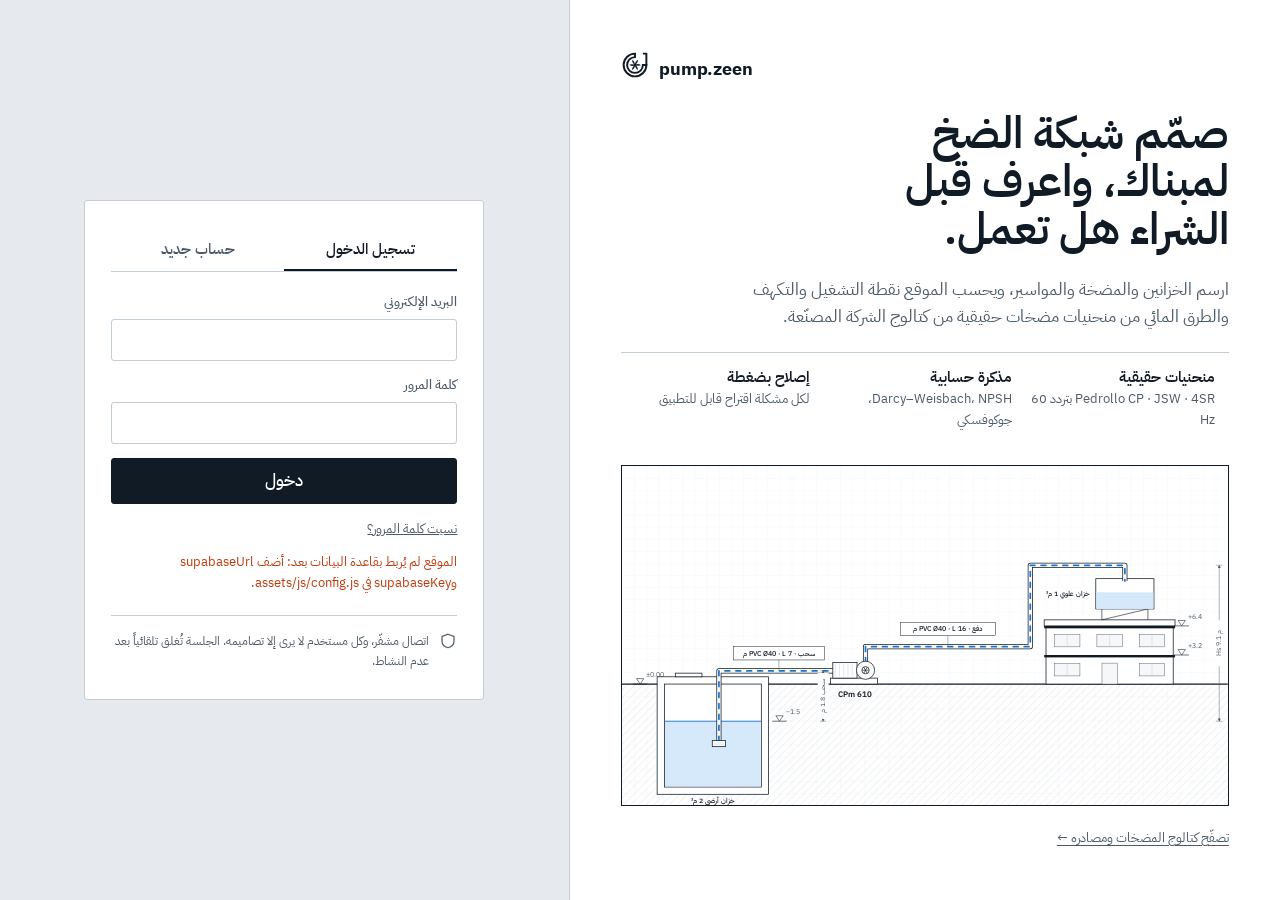
==== site/index.html @ f5bc785c "pump.zeen: الموقع كاملاً — المصمم، الكتالوج، الإدارة، قاعدة البيانات، والنشر على Cloudflare Co-Autho" ====
<!DOCTYPE html>
<html lang="ar" dir="rtl">
<head>
<meta charset="utf-8">
<meta name="viewport" content="width=device-width, initial-scale=1">
<meta name="referrer" content="no-referrer">
<meta name="description" content="pump.zeen — صمّم شبكة ضخ المياه لمبناك واحسبها بمنحنيات مضخات حقيقية.">
<title>pump.zeen — تصميم شبكات ضخ المياه</title>
<link rel="icon" href="assets/img/favicon.svg" type="image/svg+xml">
<link rel="preconnect" href="https://fonts.googleapis.com">
<link rel="preconnect" href="https://fonts.gstatic.com" crossorigin>
<link rel="stylesheet" href="https://fonts.googleapis.com/css2?family=IBM+Plex+Sans+Arabic:wght@400;500;600;700&display=swap">
<link rel="stylesheet" href="assets/css/tokens.css">
<link rel="stylesheet" href="assets/css/base.css">
<link rel="stylesheet" href="assets/css/scene.css">
<link rel="stylesheet" href="assets/css/auth.css">
</head>
<body>
<main class="auth">
  <section class="auth-art">
    <a class="brand" href="index.html" aria-label="pump.zeen"><span data-logo></span>pump.zeen</a>
    <h1>صمّم شبكة الضخ لمبناك، واعرف قبل الشراء هل تعمل.</h1>
    <p class="lead">ارسم الخزانين والمضخة والمواسير، ويحسب الموقع نقطة التشغيل والتكهف والطرق المائي من منحنيات مضخات حقيقية من كتالوج الشركة المصنّعة.</p>
    <div class="facts">
      <div><b>منحنيات حقيقية</b>Pedrollo CP · JSW · 4SR بتردد 60 Hz</div>
      <div><b>مذكرة حسابية</b>Darcy–Weisbach، NPSH، جوكوفسكي</div>
      <div><b>إصلاح بضغطة</b>لكل مشكلة اقتراح قابل للتطبيق</div>
    </div>
    <div class="frame"><svg id="hero" viewBox="0 0 1000 560" role="img" aria-label="مثال: مقطع لشبكة ضخ لبيت من دورين"></svg></div>
    <a class="small muted" href="catalog.html">تصفّح كتالوج المضخات ومصادره ←</a>
  </section>

  <section class="auth-side">
    <div class="auth-card">
      <div class="tabs" role="tablist">
        <button role="tab" aria-selected="true" data-tab="in">تسجيل الدخول</button>
        <button role="tab" aria-selected="false" data-tab="up">حساب جديد</button>
      </div>

      <form id="fIn" novalidate>
        <div class="field"><label for="inEmail">البريد الإلكتروني</label><input class="input" id="inEmail" type="email" autocomplete="username" required dir="ltr"></div>
        <div class="field"><label for="inPass">كلمة المرور</label><input class="input" id="inPass" type="password" autocomplete="current-password" required dir="ltr"></div>
        <button class="btn primary wide" type="submit">دخول</button>
        <p style="margin-top:12px"><button class="linklike" type="button" id="forgot">نسيت كلمة المرور؟</button></p>
      </form>

      <form id="fUp" class="hidden" novalidate>
        <div class="field"><label for="upName">الاسم</label><input class="input" id="upName" maxlength="60" autocomplete="name" required></div>
        <div class="field"><label for="upEmail">البريد الإلكتروني</label><input class="input" id="upEmail" type="email" autocomplete="email" required dir="ltr"></div>
        <div class="field"><label for="upPass">كلمة المرور</label><input class="input" id="upPass" type="password" autocomplete="new-password" minlength="10" required dir="ltr"><div class="meter"><i id="meter"></i></div><span class="small muted">10 أحرف على الأقل، تشمل حروفاً وأرقاماً.</span></div>
        <button class="btn primary wide" type="submit">إنشاء الحساب</button>
      </form>

      <p class="msg" id="msg" role="status"></p>
      <div class="secure"><svg viewBox="0 0 24 24" fill="none" stroke="currentColor" stroke-width="1.6"><path d="M12 3l8 3v6c0 5-3.5 8-8 9-4.5-1-8-4-8-9V6z"/></svg><span>اتصال مشفّر، وكل مستخدم لا يرى إلا تصاميمه. الجلسة تُغلق تلقائياً بعد عدم النشاط.</span></div>
    </div>
  </section>
</main>
<script type="module" src="assets/js/pages/login.js"></script>
</body>
</html>
---- site/assets/css/tokens.css ----
/* ═══════════════════════════════════════════════════════════════
   الألوان والخطوط والمقاسات — غيّر الهوية من هنا فقط
   الفكرة: لوحة رسم هندسي. فاتح = ورق أبيض وحبر، داكن = مخطط أزرق (Blueprint)
   ═══════════════════════════════════════════════════════════════ */
:root {
  color-scheme: light dark;
  --desk:      light-dark(#e6eaee, #06182b);
  --sheet:     light-dark(#ffffff, #0b2440);
  --sheet-2:   light-dark(#f5f7f9, #0e2b4b);
  --ink:       light-dark(#101b25, #dceaf8);
  --ink-2:     light-dark(#4a5b69, #93b3d1);
  --ink-3:     light-dark(#7d8c98, #6f92b4);
  --rule:      light-dark(#c3cdd5, #2b5279);
  --rule-soft: light-dark(#e1e7ec, #163a5f);
  --hatch:     light-dark(#b9c4cd, #2a537c);
  --water:     light-dark(#1b74c9, #63bdff);
  --water-bg:  light-dark(#d6e9fa, #123e66);
  --primary:   light-dark(#101b25, #dceaf8);
  --on-primary:light-dark(#ffffff, #06182b);
  --ok:        light-dark(#25734a, #62d39c);
  --warn:      light-dark(#9a5b00, #f0bf55);
  --fault:     light-dark(#c03a0c, #ff8d57);
  --ok-bg:     light-dark(#e6f2eb, #0f3b33);
  --warn-bg:   light-dark(#fbf1df, #3a3218);
  --fault-bg:  light-dark(#fbe9e1, #43231b);
  --focus:     light-dark(#1b74c9, #63bdff);

  --font: "IBM Plex Sans Arabic", "Segoe UI", Tahoma, sans-serif;
  --fs-1: 13px; --fs-2: 15px; --fs-3: 17px; --fs-4: 22px; --fs-5: 34px;
  --radius: 3px;
  --gap: 16px;
  --bar-h: 56px;
}
:root[data-theme=light] { color-scheme: light; }
:root[data-theme=dark]  { color-scheme: dark; }
---- site/assets/css/base.css ----
/* الأساسيات: عناصر HTML، الأزرار، الحقول، الجداول، النوافذ */
*, *::before, *::after { box-sizing: border-box; min-width: 0; }
html { -webkit-text-size-adjust: 100%; }
html { overflow-x: clip; }
body {
  margin: 0; background: var(--desk); color: var(--ink);
  font: 400 var(--fs-2)/1.6 var(--font); font-variant-numeric: tabular-nums; overflow-x: clip;
}
h1, h2, h3, h4 { margin: 0; line-height: 1.2; font-weight: 600; text-wrap: balance; }
p { margin: 0; }
a { color: inherit; text-underline-offset: 3px; }
button, input, select, textarea { font: inherit; color: inherit; }
:focus-visible { outline: 2px solid var(--focus); outline-offset: 2px; }
.num { font-variant-numeric: tabular-nums; direction: ltr; unicode-bidi: isolate; white-space: nowrap; }
.muted { color: var(--ink-2); }
.small { font-size: var(--fs-1); }
.hidden { display: none !important; }
.sr { position: absolute; width: 1px; height: 1px; overflow: hidden; clip: rect(0 0 0 0); white-space: nowrap; }

/* أزرار */
.btn {
  display: inline-flex; align-items: center; justify-content: center; gap: 8px;
  min-height: 40px; padding: 0 16px; border: 1px solid var(--rule); border-radius: var(--radius);
  background: var(--sheet); color: var(--ink); font-weight: 500; font-size: var(--fs-2); cursor: pointer;
  transition: background .15s, border-color .15s;
}
.btn:hover { border-color: var(--ink-2); }
.btn:disabled { opacity: .4; cursor: not-allowed; }
.btn.primary { background: var(--primary); border-color: var(--primary); color: var(--on-primary); }
.btn.primary:hover { opacity: .9; }
.btn.quiet { border-color: transparent; background: transparent; }
.btn.quiet:hover { background: var(--sheet-2); }
.btn.danger { color: var(--fault); }
.btn svg { width: 18px; height: 18px; flex: none; }
.btn.sm { min-height: 34px; padding: 0 12px; font-size: var(--fs-1); }
@media (pointer: coarse) { .btn { min-height: 44px; } }

/* حقول */
.field { display: grid; gap: 6px; margin-bottom: 14px; }
.field > label, .field > .lab { font-size: var(--fs-1); color: var(--ink-2); font-weight: 500; }
.input, select.input {
  width: 100%; min-height: 42px; padding: 0 12px; font-size: 16px;
  border: 1px solid var(--rule); border-radius: var(--radius); background: var(--sheet);
}
.input:focus { border-color: var(--ink); outline: none; box-shadow: 0 0 0 3px var(--rule-soft); }
.range-row { display: grid; grid-template-columns: minmax(0, 1fr) 92px; gap: 10px; align-items: center; }
.range-row input[type=range] { width: 100%; accent-color: var(--ink); height: 28px; }
.unit-box { position: relative; }
.unit-box .input { direction: ltr; text-align: right; padding: 0 10px 0 30px; min-height: 36px; font-size: 15px; }
.unit-box span { position: absolute; left: 8px; top: 50%; transform: translateY(-50%); font-size: 12px; color: var(--ink-3); pointer-events: none; }
.seg { display: grid; grid-auto-flow: column; grid-auto-columns: 1fr; border: 1px solid var(--rule); border-radius: var(--radius); overflow: hidden; }
.seg button { min-height: 38px; border: 0; background: var(--sheet); cursor: pointer; font-size: var(--fs-1); font-weight: 500; }
.seg button + button { border-inline-start: 1px solid var(--rule); }
.seg button[aria-pressed=true] { background: var(--primary); color: var(--on-primary); }
.check { display: flex; gap: 10px; align-items: center; font-size: var(--fs-1); min-height: 40px; cursor: pointer; }
.check input { width: 18px; height: 18px; accent-color: var(--ink); }

/* شارات الحالة */
.tag { display: inline-flex; align-items: center; gap: 6px; font-size: 12px; font-weight: 600; padding: 2px 8px; border-radius: 2px; white-space: nowrap; }
.tag::before { content: ""; width: 6px; height: 6px; border-radius: 50%; background: currentColor; }
.tag.ok { color: var(--ok); background: var(--ok-bg); }
.tag.warn { color: var(--warn); background: var(--warn-bg); }
.tag.bad { color: var(--fault); background: var(--fault-bg); }
.tag.info { color: var(--ink-2); background: var(--sheet-2); }

/* جداول */
.table { width: 100%; border-collapse: collapse; font-size: var(--fs-1); }
.table th { text-align: start; font-weight: 600; color: var(--ink-2); border-bottom: 1px solid var(--ink); padding: 8px 10px; white-space: nowrap; }
.table td { border-bottom: 1px solid var(--rule-soft); padding: 9px 10px; vertical-align: top; }
.table td.n, .table th.n { text-align: end; direction: ltr; }
.scroll-x { overflow-x: auto; }

/* نافذة */
.overlay { position: fixed; inset: 0; z-index: 40; background: color-mix(in srgb, var(--desk) 70%, transparent); backdrop-filter: blur(2px); display: grid; place-items: center; padding: 16px; }
.dialog { width: min(920px, 100%); max-height: calc(100dvh - 32px); overflow: auto; background: var(--sheet); border: 1px solid var(--ink); border-radius: var(--radius); box-shadow: 0 30px 80px -30px #0006; }
.dialog-head { position: sticky; top: 0; z-index: 1; display: flex; gap: 12px; align-items: flex-start; justify-content: space-between; padding: 18px 22px 14px; background: var(--sheet); border-bottom: 1px solid var(--rule); }
.dialog-head h2 { font-size: var(--fs-4); }
.dialog-head p { color: var(--ink-2); font-size: var(--fs-1); margin-top: 4px; }
.dialog-body { padding: 18px 22px 22px; }
.x-btn { width: 40px; height: 40px; flex: none; border: 1px solid var(--rule); border-radius: var(--radius); background: var(--sheet); cursor: pointer; font-size: 20px; line-height: 1; }

#toast { position: fixed; bottom: 18px; left: 50%; transform: translateX(-50%); z-index: 60; background: var(--primary); color: var(--on-primary); padding: 10px 16px; border-radius: var(--radius); font-size: var(--fs-1); max-width: 90vw; }

/* الشعار */
.brand { display: inline-flex; align-items: center; gap: 10px; font-weight: 700; font-size: 18px; letter-spacing: -.01em; direction: ltr; text-decoration: none; }
.brand svg { width: 28px; height: 28px; }
---- site/assets/css/scene.css ----
/* عناصر الرسم داخل المشهد (SVG) */
#scene { --line: var(--ink); }
.s-ground { stroke: var(--ink); stroke-width: 2; }
.s-thin { stroke: var(--ink); stroke-width: 1; fill: none; }
.s-hair { stroke: var(--rule); stroke-width: .75; fill: none; }
.s-fill { fill: var(--sheet); stroke: var(--ink); stroke-width: 1.25; }
.s-slab { fill: var(--ink); }
.s-win { fill: var(--sheet-2); stroke: var(--ink-2); stroke-width: .75; }
.s-water { fill: var(--water-bg); }
.s-wline { stroke: var(--water); stroke-width: 1.5; fill: none; }
.s-txt { fill: var(--ink); font: 500 12px var(--font); }
.s-txt.mute { fill: var(--ink-2); font-weight: 400; }
.s-txt.big { font-size: 14px; font-weight: 600; }
.s-num { direction: ltr; unicode-bidi: isolate; }
.s-dim { stroke: var(--ink-2); stroke-width: .75; fill: none; }
.s-arrow { fill: var(--ink-2); }
.s-tagbg { fill: var(--sheet); }

.pipe-wall { fill: none; stroke: var(--ink); stroke-linecap: butt; stroke-linejoin: round; }
.pipe-core { fill: none; stroke-linecap: butt; stroke-linejoin: round; }
.pipe-core.pvc { stroke: var(--sheet); } .pipe-core.steel { stroke: var(--ink-2); } .pipe-core.galv { stroke: var(--hatch); } .pipe-core.cast { stroke: var(--ink-3); }
.pipe-flow { fill: none; stroke: var(--water); stroke-linecap: round; stroke-dasharray: 8 10; animation: flow .8s linear infinite; }
@keyframes flow { to { stroke-dashoffset: -18; } }
.pipe-hit { fill: none; stroke: transparent; stroke-width: 24; cursor: pointer; pointer-events: stroke; }
.is-sel .pipe-wall { stroke: var(--water); }

.hot { cursor: pointer; outline: none; }
.hot:hover .s-fill, .hot:focus-visible .s-fill { stroke: var(--water); }
.hot.is-sel .s-fill { stroke: var(--water); stroke-width: 2; }

.slot { cursor: pointer; outline: none; }
.slot { pointer-events: all; }
.slot rect { fill: transparent; stroke: var(--ink-2); stroke-width: 1.2; stroke-dasharray: 6 5; }
.slot text { fill: var(--ink-2); font: 500 13px var(--font); }
.slot .plus { stroke: var(--ink-2); stroke-width: 1.5; }
.slot:hover rect, .slot:focus-visible rect { stroke: var(--ink); stroke-dasharray: none; }
.slot:hover text, .slot:focus-visible text { fill: var(--ink); }
.slot.next rect { stroke: var(--ink); stroke-width: 1.5; }
.slot.next text { fill: var(--ink); font-weight: 600; }

.fx-drop { fill: var(--water); animation: drop 1s ease-in infinite; }
@keyframes drop { from { transform: translateY(0); opacity: 1; } to { transform: translateY(44px); opacity: 0; } }
.fx-bub { fill: var(--sheet); stroke: var(--water); stroke-width: 1; animation: bub 1.2s ease-out infinite; }
@keyframes bub { from { transform: translateY(0); opacity: 1; } to { transform: translateY(-22px); opacity: 0; } }
.fx-shake { animation: shake .12s linear infinite; }
@keyframes shake { 50% { transform: translate(1.2px, -.8px); } }
.fx-spin { animation: spin .6s linear infinite; transform-box: fill-box; transform-origin: center; }
@keyframes spin { to { transform: rotate(360deg); } }
@media (prefers-reduced-motion: reduce) { .pipe-flow, .fx-drop, .fx-bub, .fx-shake, .fx-spin { animation: none; } }
---- site/assets/css/auth.css ----
/* صفحة الدخول والتسجيل */
.auth { min-height: 100dvh; display: grid; grid-template-columns: minmax(0, 1.25fr) minmax(360px, 1fr); }
.auth-art { background: var(--sheet); border-inline-end: 1px solid var(--rule); padding: clamp(24px, 4vw, 56px); display: flex; flex-direction: column; gap: 22px; }
.auth-art h1 { font-size: clamp(30px, 3.4vw, 46px); line-height: 1.1; max-width: 16ch; }
.auth-art p.lead { font-size: var(--fs-3); color: var(--ink-2); max-width: 52ch; }
.auth-art .frame { border: 1.5px solid var(--ink); margin-top: auto; }
.auth-art .frame svg { display: block; width: 100%; height: auto; aspect-ratio: 1000/560; }
.facts { display: grid; grid-template-columns: repeat(3, minmax(0, 1fr)); border-top: 1px solid var(--rule); }
.facts div { padding: 12px 14px 0 0; font-size: var(--fs-1); color: var(--ink-2); }
.facts b { display: block; font-size: var(--fs-2); color: var(--ink); font-weight: 600; }

.auth-side { display: grid; place-items: center; padding: 28px 20px; }
.auth-card { width: min(400px, 100%); background: var(--sheet); border: 1px solid var(--rule); border-radius: var(--radius); padding: 28px 26px; }
#gate.auth { grid-template-columns: 1fr; place-items: center; padding: 20px; }
.auth-card .brand { margin-bottom: 22px; }
.auth-card h1, .auth-card h2 { font-size: var(--fs-4); margin-bottom: 6px; }
.auth-card > p { margin-bottom: 18px; font-size: var(--fs-1); }
.btn.wide { width: 100%; min-height: 46px; font-size: var(--fs-3); }
.tabs { display: flex; border-bottom: 1px solid var(--rule); margin-bottom: 20px; }
.tabs button { flex: 1; min-height: 42px; border: 0; background: none; cursor: pointer; color: var(--ink-2); border-bottom: 2px solid transparent; font-weight: 500; }
.tabs button[aria-selected=true] { color: var(--ink); border-bottom-color: var(--ink); }
.msg { min-height: 22px; margin-top: 12px; font-size: var(--fs-1); }
.msg.bad { color: var(--fault); } .msg.ok { color: var(--ok); }
.linklike { background: none; border: 0; padding: 0; color: var(--ink-2); text-decoration: underline; cursor: pointer; font-size: var(--fs-1); }
.meter { height: 4px; background: var(--rule-soft); margin-top: 6px; }
.meter i { display: block; height: 100%; width: 0; background: var(--fault); transition: width .2s; }
.secure { display: flex; gap: 10px; margin-top: 22px; padding-top: 16px; border-top: 1px solid var(--rule); font-size: 12px; color: var(--ink-2); }
.secure svg { width: 18px; height: 18px; flex: none; }
@media (max-width: 900px) {
  .auth { grid-template-columns: minmax(0, 1fr); }
  .auth-art { border-inline-end: 0; border-bottom: 1px solid var(--rule); }
  .facts { grid-template-columns: 1fr; }
}
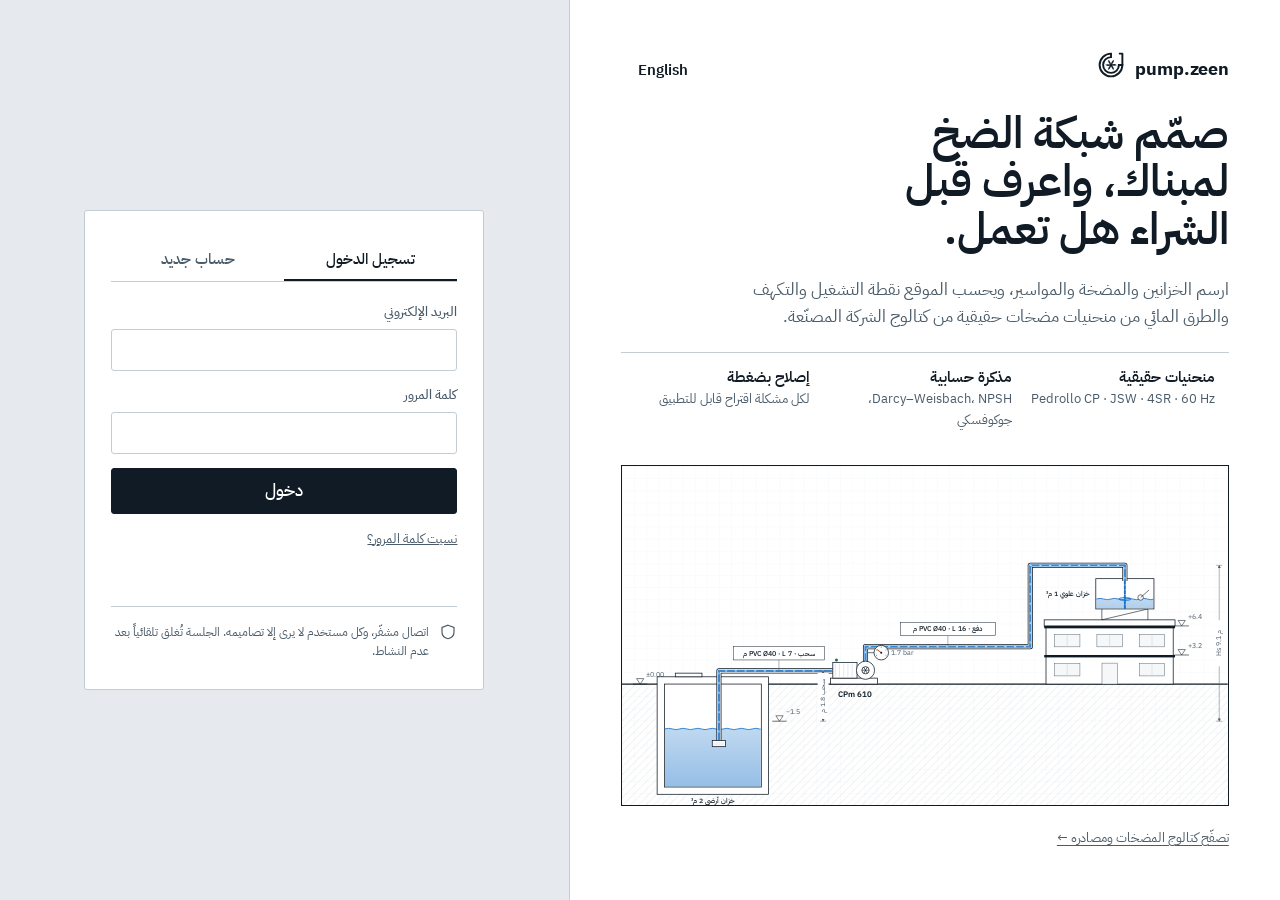
==== commit 632184b0: "شاشة تفعيل البريد، حركة واقعية في المشهد، والترجمة الإنجليزية - بعد التسجيل: شاشة «تحقق من بريدك» مع" ====
--- a/site/index.html
+++ b/site/index.html
@@ -4,8 +4,8 @@
 <meta charset="utf-8">
 <meta name="viewport" content="width=device-width, initial-scale=1">
 <meta name="referrer" content="no-referrer">
-<meta name="description" content="pump.zeen — صمّم شبكة ضخ المياه لمبناك واحسبها بمنحنيات مضخات حقيقية.">
-<title>pump.zeen — تصميم شبكات ضخ المياه</title>
+<meta name="description" content="pump.zeen — صمّم شبكة ضخ المياه لمبناك واحسبها بمنحنيات مضخات حقيقية." data-en="pump.zeen — design your building's water pumping system and check it against real pump curves.">
+<title data-en="pump.zeen — water pumping design">pump.zeen — تصميم شبكات ضخ المياه</title>
 <link rel="icon" href="assets/img/favicon.svg" type="image/svg+xml">
 <link rel="preconnect" href="https://fonts.googleapis.com">
 <link rel="preconnect" href="https://fonts.gstatic.com" crossorigin>
@@ -18,41 +18,72 @@
 <body>
 <main class="auth">
   <section class="auth-art">
-    <a class="brand" href="index.html" aria-label="pump.zeen"><span data-logo></span>pump.zeen</a>
-    <h1>صمّم شبكة الضخ لمبناك، واعرف قبل الشراء هل تعمل.</h1>
-    <p class="lead">ارسم الخزانين والمضخة والمواسير، ويحسب الموقع نقطة التشغيل والتكهف والطرق المائي من منحنيات مضخات حقيقية من كتالوج الشركة المصنّعة.</p>
+    <div class="art-top">
+      <a class="brand" href="index.html" aria-label="pump.zeen"><span data-logo></span>pump.zeen</a>
+      <span id="langSlot"></span>
+    </div>
+    <h1 data-i18n>صمّم شبكة الضخ لمبناك، واعرف قبل الشراء هل تعمل.</h1>
+    <p class="lead" data-i18n>ارسم الخزانين والمضخة والمواسير، ويحسب الموقع نقطة التشغيل والتكهف والطرق المائي من منحنيات مضخات حقيقية من كتالوج الشركة المصنّعة.</p>
     <div class="facts">
-      <div><b>منحنيات حقيقية</b>Pedrollo CP · JSW · 4SR بتردد 60 Hz</div>
-      <div><b>مذكرة حسابية</b>Darcy–Weisbach، NPSH، جوكوفسكي</div>
-      <div><b>إصلاح بضغطة</b>لكل مشكلة اقتراح قابل للتطبيق</div>
+      <div><b data-i18n>منحنيات حقيقية</b><span>Pedrollo CP · JSW · 4SR · 60 Hz</span></div>
+      <div><b data-i18n>مذكرة حسابية</b><span data-i18n>Darcy–Weisbach، NPSH، جوكوفسكي</span></div>
+      <div><b data-i18n>إصلاح بضغطة</b><span data-i18n>لكل مشكلة اقتراح قابل للتطبيق</span></div>
     </div>
-    <div class="frame"><svg id="hero" viewBox="0 0 1000 560" role="img" aria-label="مثال: مقطع لشبكة ضخ لبيت من دورين"></svg></div>
-    <a class="small muted" href="catalog.html">تصفّح كتالوج المضخات ومصادره ←</a>
+    <div class="frame"><svg id="hero" viewBox="0 0 1000 560" direction="rtl" role="img" aria-label="مثال: مقطع لشبكة ضخ لبيت من دورين" data-i18n-aria></svg></div>
+    <a class="small muted" href="catalog.html" data-i18n>تصفّح كتالوج المضخات ومصادره ←</a>
   </section>
 
   <section class="auth-side">
     <div class="auth-card">
-      <div class="tabs" role="tablist">
-        <button role="tab" aria-selected="true" data-tab="in">تسجيل الدخول</button>
-        <button role="tab" aria-selected="false" data-tab="up">حساب جديد</button>
+      <div id="forms">
+        <div class="tabs" role="tablist">
+          <button role="tab" aria-selected="true" data-tab="in" data-i18n>تسجيل الدخول</button>
+          <button role="tab" aria-selected="false" data-tab="up" data-i18n>حساب جديد</button>
+        </div>
+
+        <form id="fIn" novalidate>
+          <div class="field"><label for="inEmail" data-i18n>البريد الإلكتروني</label><input class="input" id="inEmail" type="email" autocomplete="username" required dir="ltr"></div>
+          <div class="field"><label for="inPass" data-i18n>كلمة المرور</label><input class="input" id="inPass" type="password" autocomplete="current-password" required dir="ltr"></div>
+          <button class="btn primary wide" type="submit" data-i18n>دخول</button>
+          <p style="margin-top:12px"><button class="linklike" type="button" id="forgot" data-i18n>نسيت كلمة المرور؟</button></p>
+        </form>
+
+        <form id="fUp" class="hidden" novalidate>
+          <ol class="howto" aria-label="خطوات إنشاء الحساب" data-i18n-aria>
+            <li><b data-i18n>أنشئ الحساب</b><span data-i18n>الاسم والبريد وكلمة المرور</span></li>
+            <li><b data-i18n>افتح بريدك</b><span data-i18n>تصلك رسالة تفعيل خلال دقيقة</span></li>
+            <li><b data-i18n>اضغط رابط التفعيل</b><span data-i18n>وتدخل مباشرة إلى المصمم</span></li>
+          </ol>
+          <div class="field"><label for="upName" data-i18n>الاسم</label><input class="input" id="upName" maxlength="60" autocomplete="name" required></div>
+          <div class="field"><label for="upEmail" data-i18n>البريد الإلكتروني</label><input class="input" id="upEmail" type="email" autocomplete="email" required dir="ltr"><span class="small muted" data-i18n>اكتبه بدقة: إليه تُرسل رسالة التفعيل.</span></div>
+          <div class="field"><label for="upPass" data-i18n>كلمة المرور</label><input class="input" id="upPass" type="password" autocomplete="new-password" minlength="10" required dir="ltr"><div class="meter"><i id="meter"></i></div><span class="small muted" data-i18n>10 أحرف على الأقل، تشمل حروفاً وأرقاماً.</span></div>
+          <button class="btn primary wide" type="submit" data-i18n>إنشاء الحساب وإرسال رسالة التفعيل</button>
+        </form>
       </div>
 
-      <form id="fIn" novalidate>
-        <div class="field"><label for="inEmail">البريد الإلكتروني</label><input class="input" id="inEmail" type="email" autocomplete="username" required dir="ltr"></div>
-        <div class="field"><label for="inPass">كلمة المرور</label><input class="input" id="inPass" type="password" autocomplete="current-password" required dir="ltr"></div>
-        <button class="btn primary wide" type="submit">دخول</button>
-        <p style="margin-top:12px"><button class="linklike" type="button" id="forgot">نسيت كلمة المرور؟</button></p>
-      </form>
-
-      <form id="fUp" class="hidden" novalidate>
-        <div class="field"><label for="upName">الاسم</label><input class="input" id="upName" maxlength="60" autocomplete="name" required></div>
-        <div class="field"><label for="upEmail">البريد الإلكتروني</label><input class="input" id="upEmail" type="email" autocomplete="email" required dir="ltr"></div>
-        <div class="field"><label for="upPass">كلمة المرور</label><input class="input" id="upPass" type="password" autocomplete="new-password" minlength="10" required dir="ltr"><div class="meter"><i id="meter"></i></div><span class="small muted">10 أحرف على الأقل، تشمل حروفاً وأرقاماً.</span></div>
-        <button class="btn primary wide" type="submit">إنشاء الحساب</button>
-      </form>
+      <!-- يظهر بعد التسجيل: تعليمات واضحة لرسالة التفعيل -->
+      <section id="sent" class="sent hidden" aria-live="polite">
+        <svg class="envelope" viewBox="0 0 120 90" aria-hidden="true">
+          <rect x="10" y="22" width="100" height="62" rx="4" class="env-body"/>
+          <g class="env-letter"><rect x="22" y="8" width="76" height="52" rx="3"/><path d="M32 22h56M32 32h56M32 42h36"/></g>
+          <path d="M10 26l50 34 50-34" class="env-flap"/>
+          <circle cx="104" cy="22" r="11" class="env-dot"/><path d="M99 22l4 4 7-8" class="env-check"/>
+        </svg>
+        <h2 data-i18n>تحقق من بريدك</h2>
+        <p><span data-i18n>أرسلنا رابط التفعيل إلى</span> <b id="sentTo" dir="ltr"></b></p>
+        <ol class="sent-steps">
+          <li data-i18n>افتح الرسالة بعنوان «Confirm Your Signup» من Supabase Auth.</li>
+          <li data-i18n>اضغط رابط التفعيل، فتعود هنا وتدخل مباشرة.</li>
+          <li data-i18n>لم تصلك خلال دقيقتين؟ افحص مجلد الرسائل غير المرغوب (Spam).</li>
+        </ol>
+        <a class="btn wide hidden" id="openMail" target="_blank" rel="noopener noreferrer"></a>
+        <button class="btn primary wide" id="resend" type="button" data-i18n>إعادة إرسال الرسالة</button>
+        <p class="small muted" id="resendNote" role="status"></p>
+        <p class="sent-links"><button class="linklike" type="button" id="changeEmail" data-i18n>تغيير البريد</button> · <button class="linklike" type="button" id="toSignIn" data-i18n>حسابي مفعّل — تسجيل الدخول</button></p>
+      </section>
 
       <p class="msg" id="msg" role="status"></p>
-      <div class="secure"><svg viewBox="0 0 24 24" fill="none" stroke="currentColor" stroke-width="1.6"><path d="M12 3l8 3v6c0 5-3.5 8-8 9-4.5-1-8-4-8-9V6z"/></svg><span>اتصال مشفّر، وكل مستخدم لا يرى إلا تصاميمه. الجلسة تُغلق تلقائياً بعد عدم النشاط.</span></div>
+      <div class="secure"><svg viewBox="0 0 24 24" fill="none" stroke="currentColor" stroke-width="1.6"><path d="M12 3l8 3v6c0 5-3.5 8-8 9-4.5-1-8-4-8-9V6z"/></svg><span data-i18n>اتصال مشفّر، وكل مستخدم لا يرى إلا تصاميمه. الجلسة تُغلق تلقائياً بعد عدم النشاط.</span></div>
     </div>
   </section>
 </main>
--- a/site/assets/css/base.css
+++ b/site/assets/css/base.css
@@ -21,7 +21,7 @@
 .btn {
   display: inline-flex; align-items: center; justify-content: center; gap: 8px;
   min-height: 40px; padding: 0 16px; border: 1px solid var(--rule); border-radius: var(--radius);
-  background: var(--sheet); color: var(--ink); font-weight: 500; font-size: var(--fs-2); cursor: pointer;
+  background: var(--sheet); color: var(--ink); font-weight: 500; font-size: var(--fs-2); cursor: pointer; white-space: nowrap;
   transition: background .15s, border-color .15s;
 }
 .btn:hover { border-color: var(--ink-2); }
--- a/site/assets/css/scene.css
+++ b/site/assets/css/scene.css
@@ -1,13 +1,13 @@
-/* عناصر الرسم داخل المشهد (SVG) */
-#scene { --line: var(--ink); }
+/* عناصر الرسم داخل المشهد (SVG) وحركتها */
+#scene, #hero { direction: rtl; }
 .s-ground { stroke: var(--ink); stroke-width: 2; }
 .s-thin { stroke: var(--ink); stroke-width: 1; fill: none; }
 .s-hair { stroke: var(--rule); stroke-width: .75; fill: none; }
-.s-fill { fill: var(--sheet); stroke: var(--ink); stroke-width: 1.25; }
+.s-fill { fill: var(--sheet); stroke: var(--ink); stroke-width: 1.25; transition: stroke .2s; }
 .s-slab { fill: var(--ink); }
 .s-win { fill: var(--sheet-2); stroke: var(--ink-2); stroke-width: .75; }
 .s-water { fill: var(--water-bg); }
-.s-wline { stroke: var(--water); stroke-width: 1.5; fill: none; }
+.s-wline { stroke: var(--water); stroke-width: 1.4; fill: none; }
 .s-txt { fill: var(--ink); font: 500 12px var(--font); }
 .s-txt.mute { fill: var(--ink-2); font-weight: 400; }
 .s-txt.big { font-size: 14px; font-weight: 600; }
@@ -16,34 +16,83 @@
 .s-arrow { fill: var(--ink-2); }
 .s-tagbg { fill: var(--sheet); }
 
+/* ── المواسير ── */
 .pipe-wall { fill: none; stroke: var(--ink); stroke-linecap: butt; stroke-linejoin: round; }
 .pipe-core { fill: none; stroke-linecap: butt; stroke-linejoin: round; }
 .pipe-core.pvc { stroke: var(--sheet); } .pipe-core.steel { stroke: var(--ink-2); } .pipe-core.galv { stroke: var(--hatch); } .pipe-core.cast { stroke: var(--ink-3); }
-.pipe-flow { fill: none; stroke: var(--water); stroke-linecap: round; stroke-dasharray: 8 10; animation: flow .8s linear infinite; }
-@keyframes flow { to { stroke-dashoffset: -18; } }
+.pipe-water { fill: none; stroke: var(--water); stroke-opacity: .85; stroke-linecap: butt; stroke-linejoin: round; }
+.pipe-water.priming { stroke-dasharray: 100 100; stroke-dashoffset: 100; animation-name: prime; animation-timing-function: ease-in-out; animation-fill-mode: forwards; }
+@keyframes prime { to { stroke-dashoffset: 0; } }
+.pipe-flow { fill: none; stroke: #fff; stroke-opacity: .7; stroke-linecap: round; stroke-dasharray: 2 14; animation-name: flow, fadein; animation-timing-function: linear, linear; animation-iteration-count: infinite, 1; animation-fill-mode: none, backwards; }
+@keyframes flow { to { stroke-dashoffset: -16; } }
+@keyframes fadein { from { opacity: 0; } }
 .pipe-hit { fill: none; stroke: transparent; stroke-width: 24; cursor: pointer; pointer-events: stroke; }
 .is-sel .pipe-wall { stroke: var(--water); }
 
+/* ── الماء في الخزانات ── */
+.water-body { transition: transform .35s ease-out; }
+.wave { animation: wave 3.2s linear infinite; }
+.wave.stir { animation-duration: 1.1s; }
+@keyframes wave { to { transform: translateX(-24px); } }
+.stream { fill: none; stroke: var(--water); stroke-width: 3.2; stroke-linecap: round; stroke-dasharray: 5 3; animation: fadein .25s linear backwards, pour .35s linear infinite; }
+.stream.leak { stroke-width: 2.6; }
+@keyframes pour { to { stroke-dashoffset: -8; } }
+.ripple { fill: none; stroke: var(--water); stroke-width: 1; transform-box: fill-box; transform-origin: center; animation: ripple 1.2s ease-out infinite backwards; }
+@keyframes ripple { from { transform: scale(.3); opacity: .9; } to { transform: scale(2.2); opacity: 0; } }
+.float { fill: var(--sheet); stroke: var(--ink); stroke-width: 1; }
+.puddle { fill: var(--water); fill-opacity: .55; transform-box: fill-box; transform-origin: center; animation: puddle 4s ease-out backwards; }
+@keyframes puddle { from { transform: scale(.05, .4); } }
+
+/* ── المضخة ── */
+.impeller { transform-box: fill-box; transform-origin: center; }
+.fx-spin { animation: spin .5s linear infinite, spinup 1s ease-in; }
+.fx-spin.fast { animation-duration: .25s, 1s; }
+@keyframes spin { to { transform: rotate(360deg); } }
+@keyframes spinup { from { opacity: .6; } }
+.fx-hum { animation: hum .09s linear infinite; }
+@keyframes hum { 50% { transform: translate(.35px, -.25px); } }
+.fx-shake { animation: shake .11s linear infinite; }
+@keyframes shake { 25% { transform: translate(1.4px, -1px); } 75% { transform: translate(-1.2px, .8px); } }
+.led { fill: var(--ink-3); }
+.led.on { fill: var(--ok); animation: blink 1.4s ease-in-out infinite; }
+.led.on.bad { fill: var(--fault); animation-duration: .4s; }
+@keyframes blink { 50% { opacity: .35; } }
+.fx-intake { fill: var(--water); animation: intake .9s linear infinite; }
+@keyframes intake { from { transform: translateX(-10px); opacity: 0; } 30% { opacity: 1; } to { transform: translateX(6px); opacity: 0; } }
+.needle { stroke: var(--fault); stroke-width: 1.4; stroke-linecap: round; }
+.needle.rise { animation: needle 1.6s cubic-bezier(.2, .9, .3, 1.15) forwards; animation-delay: .4s; transform: rotate(-120deg); }
+@keyframes needle { to { transform: rotate(var(--a)); } }
+.gauge-txt { font-size: 11px; }
+
+/* ── التفاعل ── */
 .hot { cursor: pointer; outline: none; }
 .hot:hover .s-fill, .hot:focus-visible .s-fill { stroke: var(--water); }
 .hot.is-sel .s-fill { stroke: var(--water); stroke-width: 2; }
+.appear { animation: appear .55s cubic-bezier(.2, .8, .2, 1) backwards; transform-box: fill-box; transform-origin: 50% 100%; }
+@keyframes appear { from { opacity: 0; transform: translateY(14px) scaleY(.92); } }
+.dash-move { animation: dashmove 1.6s linear infinite; }
+@keyframes dashmove { to { stroke-dashoffset: -16; } }
 
-.slot { cursor: pointer; outline: none; }
-.slot { pointer-events: all; }
-.slot rect { fill: transparent; stroke: var(--ink-2); stroke-width: 1.2; stroke-dasharray: 6 5; }
+.slot { cursor: pointer; outline: none; pointer-events: all; }
+.slot rect { fill: transparent; stroke: var(--ink-2); stroke-width: 1.2; stroke-dasharray: 6 5; transition: stroke .2s; }
 .slot text { fill: var(--ink-2); font: 500 13px var(--font); }
 .slot .plus { stroke: var(--ink-2); stroke-width: 1.5; }
 .slot:hover rect, .slot:focus-visible rect { stroke: var(--ink); stroke-dasharray: none; }
 .slot:hover text, .slot:focus-visible text { fill: var(--ink); }
-.slot.next rect { stroke: var(--ink); stroke-width: 1.5; }
+.slot.next rect { stroke: var(--ink); stroke-width: 1.5; animation: dashmove 1.2s linear infinite; }
 .slot.next text { fill: var(--ink); font-weight: 600; }
+.slot.next .plus { stroke: var(--ink); animation: nudge 1.6s ease-in-out infinite; transform-box: fill-box; transform-origin: center; }
+@keyframes nudge { 50% { transform: scale(1.18); } }
 
-.fx-drop { fill: var(--water); animation: drop 1s ease-in infinite; }
-@keyframes drop { from { transform: translateY(0); opacity: 1; } to { transform: translateY(44px); opacity: 0; } }
-.fx-bub { fill: var(--sheet); stroke: var(--water); stroke-width: 1; animation: bub 1.2s ease-out infinite; }
+/* ── الأعطال ── */
+.fx-drop { fill: var(--water); animation: drop .9s ease-in infinite backwards; }
+@keyframes drop { from { transform: translateY(0); opacity: 1; } to { transform: translateY(46px); opacity: 0; } }
+.fx-bub { fill: var(--sheet); stroke: var(--water); stroke-width: 1; animation: bub 1.1s ease-out infinite; }
 @keyframes bub { from { transform: translateY(0); opacity: 1; } to { transform: translateY(-22px); opacity: 0; } }
-.fx-shake { animation: shake .12s linear infinite; }
-@keyframes shake { 50% { transform: translate(1.2px, -.8px); } }
-.fx-spin { animation: spin .6s linear infinite; transform-box: fill-box; transform-origin: center; }
-@keyframes spin { to { transform: rotate(360deg); } }
-@media (prefers-reduced-motion: reduce) { .pipe-flow, .fx-drop, .fx-bub, .fx-shake, .fx-spin { animation: none; } }
+
+@media (prefers-reduced-motion: reduce) {
+  .pipe-flow, .fx-drop, .fx-bub, .fx-shake, .fx-hum, .fx-spin, .wave, .stream, .ripple, .led.on, .fx-intake, .dash-move, .slot.next rect, .slot.next .plus, .appear, .puddle { animation: none !important; }
+  .pipe-water.priming { animation: none; stroke-dashoffset: 0; }
+  .needle.rise { animation: none; transform: rotate(var(--a)); }
+  .water-body { transition: none; }
+}
--- a/site/assets/css/auth.css
+++ b/site/assets/css/auth.css
@@ -31,3 +31,36 @@
   .auth-art { border-inline-end: 0; border-bottom: 1px solid var(--rule); }
   .facts { grid-template-columns: 1fr; }
 }
+
+/* شريط علوي في الواجهة: الشعار وزر اللغة */
+.art-top { display: flex; justify-content: space-between; align-items: center; gap: 12px; }
+.lang-btn { font-weight: 600; min-height: 36px; border-color: var(--rule); }
+
+/* خطوات إنشاء الحساب: توضح من البداية أن رسالة تفعيل ستصل */
+.howto { list-style: none; counter-reset: h; padding: 0; margin: 0 0 18px; display: grid; gap: 0; border: 1px solid var(--rule); }
+.howto li { counter-increment: h; display: grid; grid-template-columns: 28px 1fr; gap: 0 10px; padding: 9px 12px; font-size: var(--fs-1); }
+.howto li + li { border-top: 1px solid var(--rule-soft); }
+.howto li::before { content: counter(h); grid-row: span 2; width: 24px; height: 24px; border-radius: 50%; display: grid; place-items: center; font-size: 12px; font-weight: 600; background: var(--sheet-2); border: 1px solid var(--rule); }
+.howto li:nth-child(2)::before { background: var(--water-bg); border-color: var(--water); color: var(--water); }
+.howto b { font-weight: 600; }
+.howto span { color: var(--ink-2); }
+
+/* شاشة «تحقق من بريدك» */
+.sent { text-align: center; }
+.sent h2 { font-size: var(--fs-4); margin: 6px 0 6px; }
+.sent > p { color: var(--ink-2); margin-bottom: 14px; }
+.sent > p b { color: var(--ink); font-weight: 600; overflow-wrap: anywhere; }
+.sent-steps { text-align: start; font-size: var(--fs-1); color: var(--ink-2); padding-inline-start: 20px; margin: 0 0 16px; display: grid; gap: 6px; }
+.sent .btn.wide { margin-top: 8px; }
+.sent-links { margin-top: 12px; font-size: var(--fs-1); color: var(--ink-3); }
+.envelope { width: 120px; height: 90px; display: block; margin: 0 auto; }
+.env-body { fill: var(--sheet-2); stroke: var(--ink); stroke-width: 1.5; }
+.env-letter rect { fill: var(--sheet); stroke: var(--ink-2); stroke-width: 1.2; }
+.env-letter path { stroke: var(--rule); stroke-width: 2; }
+.env-letter { animation: letter 1.2s cubic-bezier(.3, .8, .3, 1) .2s both; }
+@keyframes letter { from { transform: translateY(34px); } }
+.env-flap { fill: none; stroke: var(--ink); stroke-width: 1.5; stroke-linejoin: round; }
+.env-dot { fill: var(--ok); animation: pop .4s cubic-bezier(.3, 1.6, .5, 1) 1.2s both; transform-box: fill-box; transform-origin: center; }
+.env-check { fill: none; stroke: #fff; stroke-width: 2.2; stroke-linecap: round; stroke-linejoin: round; animation: pop .4s 1.35s both; transform-box: fill-box; transform-origin: center; }
+@keyframes pop { from { transform: scale(0); } }
+@media (prefers-reduced-motion: reduce) { .env-letter, .env-dot, .env-check { animation: none; } }
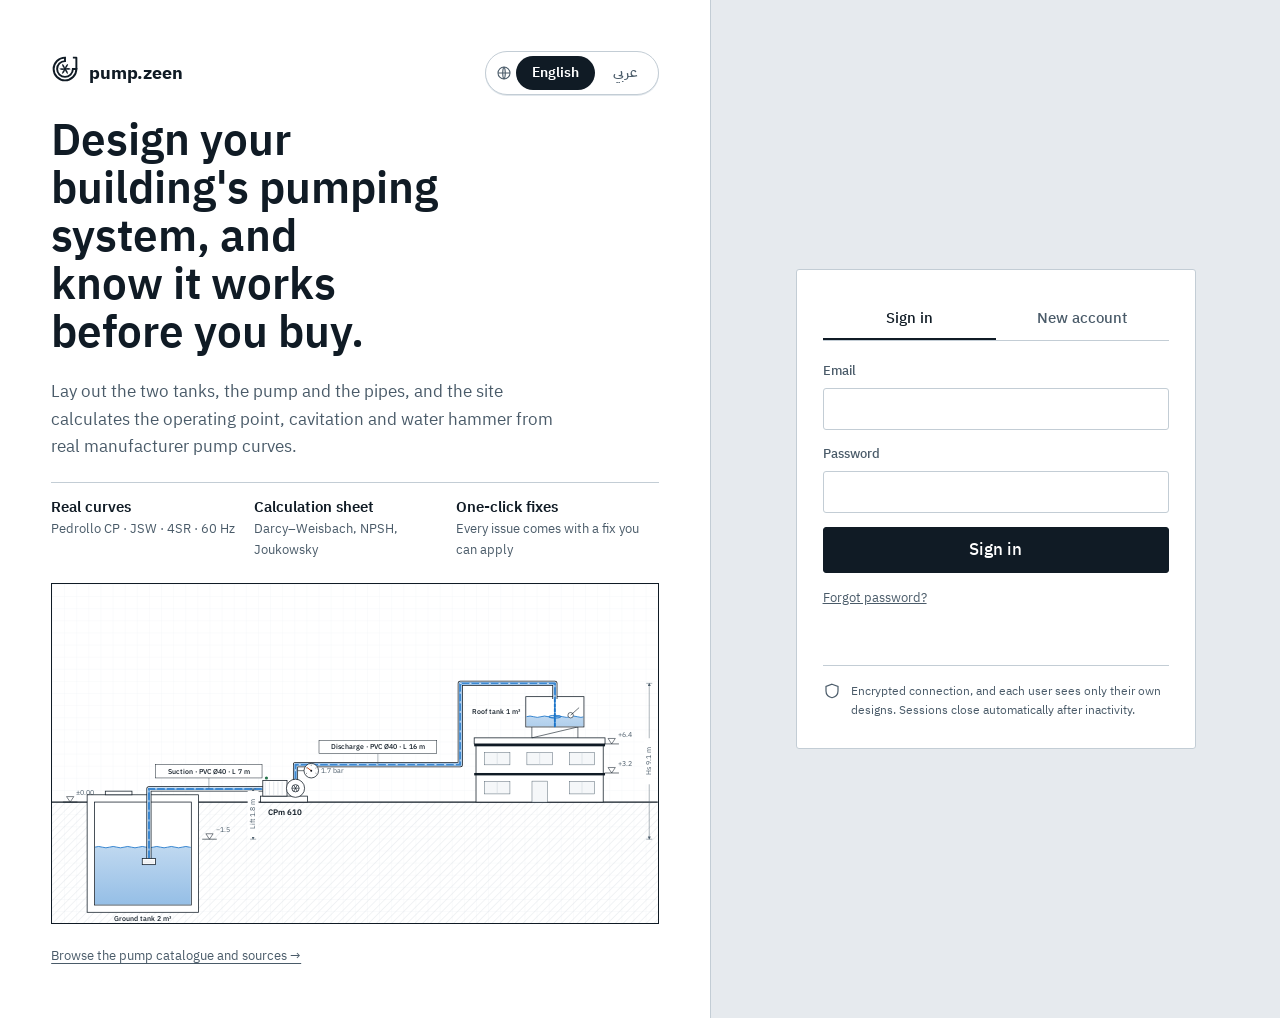
==== commit f25bd899: "English as default language, prominent language switch, clear signup mail-error message Co-Authored-" ====
--- a/site/index.html
+++ b/site/index.html
@@ -1,5 +1,5 @@
 <!DOCTYPE html>
-<html lang="ar" dir="rtl">
+<html lang="en" dir="ltr" data-i18n-pending>
 <head>
 <meta charset="utf-8">
 <meta name="viewport" content="width=device-width, initial-scale=1">
--- a/site/assets/css/base.css
+++ b/site/assets/css/base.css
@@ -84,3 +84,15 @@
 /* الشعار */
 .brand { display: inline-flex; align-items: center; gap: 10px; font-weight: 700; font-size: 18px; letter-spacing: -.01em; direction: ltr; text-decoration: none; }
 .brand svg { width: 28px; height: 28px; }
+
+/* يخفي النص حتى تُطبَّق اللغة (يمنع وميض العربية)، ويظهر تلقائياً بعد 1.2 ث لو تعطّل السكربت */
+html[data-i18n-pending] body { opacity: 0; animation: pz-show 0s 1.2s forwards; }
+@keyframes pz-show { to { opacity: 1; } }
+
+/* مبدّل اللغة */
+.lang-switch { display: inline-flex; align-items: center; gap: 2px; padding: 3px; border: 1px solid var(--rule); background: var(--sheet); border-radius: 999px; }
+.lang-switch svg { width: 16px; height: 16px; margin-inline: 6px 2px; fill: none; stroke: var(--ink-2); stroke-width: 1.6; }
+.lang-switch button { font: inherit; font-size: 13px; font-weight: 600; min-height: 30px; padding: 0 12px; border: 0; border-radius: 999px; background: transparent; color: var(--ink-2); cursor: pointer; white-space: nowrap; }
+.lang-switch button[aria-pressed="true"] { background: var(--ink); color: var(--sheet); cursor: default; }
+.lang-switch button.lang-btn:hover { background: var(--sheet-2); color: var(--ink); }
+.lang-switch button:focus-visible { outline: 2px solid var(--water); outline-offset: 1px; }
--- a/site/assets/css/auth.css
+++ b/site/assets/css/auth.css
@@ -34,7 +34,8 @@
 
 /* شريط علوي في الواجهة: الشعار وزر اللغة */
 .art-top { display: flex; justify-content: space-between; align-items: center; gap: 12px; }
-.lang-btn { font-weight: 600; min-height: 36px; border-color: var(--rule); }
+.art-top .lang-switch { padding: 4px; box-shadow: 0 1px 0 var(--rule-soft); }
+.art-top .lang-switch button { min-height: 34px; padding: 0 16px; font-size: 14px; }
 
 /* خطوات إنشاء الحساب: توضح من البداية أن رسالة تفعيل ستصل */
 .howto { list-style: none; counter-reset: h; padding: 0; margin: 0 0 18px; display: grid; gap: 0; border: 1px solid var(--rule); }
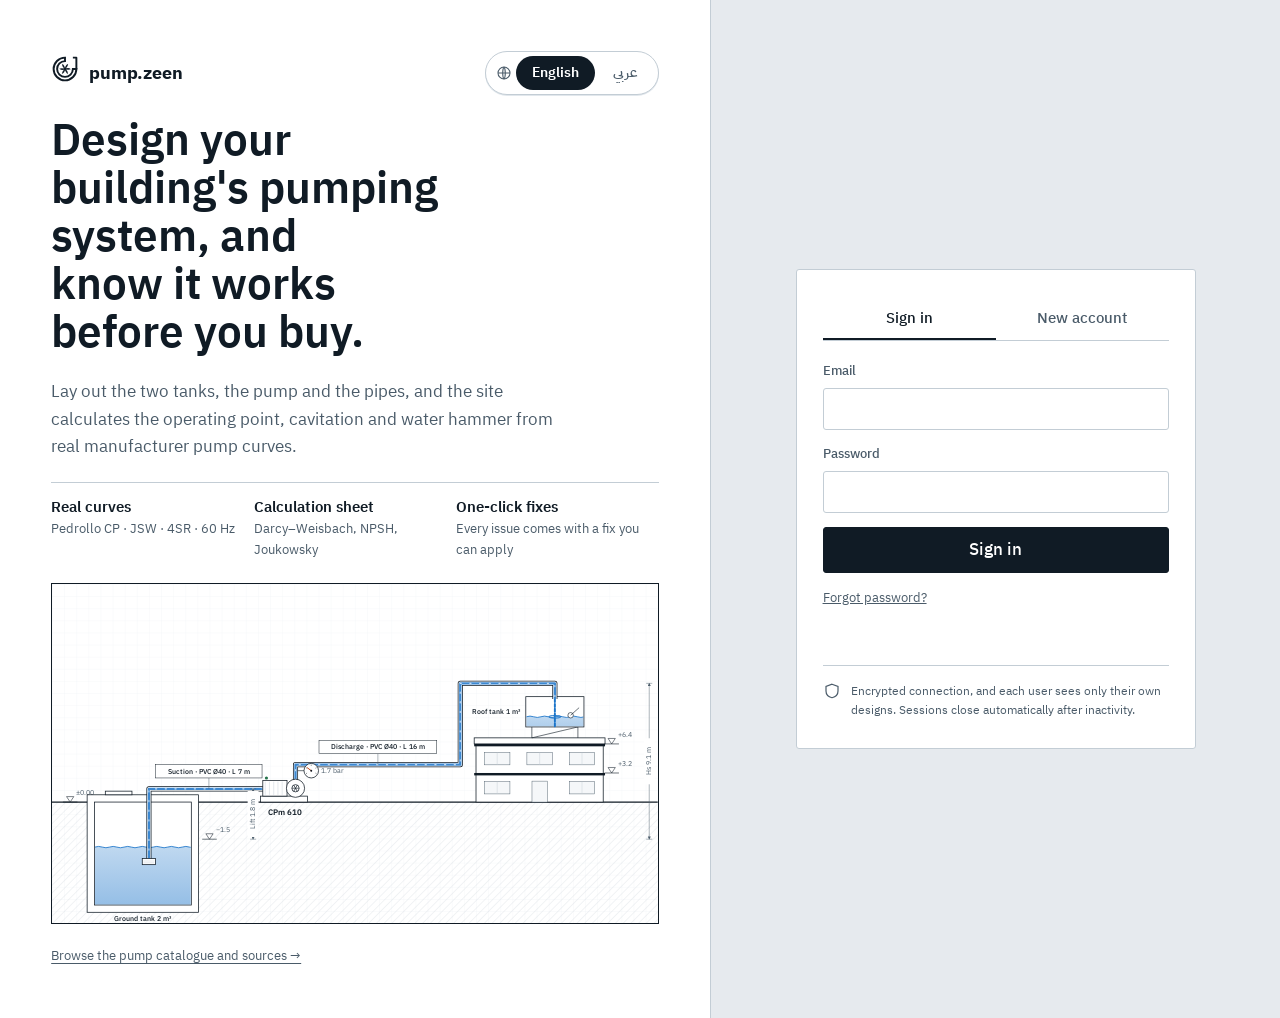
==== commit 0e442b4f: "Signup steps: mention ZeenPumps email instead of Supabase Auth Co-Authored-By: Claude Opus 5.5 <nore" ====
--- a/site/index.html
+++ b/site/index.html
@@ -72,7 +72,7 @@
         <h2 data-i18n>تحقق من بريدك</h2>
         <p><span data-i18n>أرسلنا رابط التفعيل إلى</span> <b id="sentTo" dir="ltr"></b></p>
         <ol class="sent-steps">
-          <li data-i18n>افتح الرسالة بعنوان «Confirm Your Signup» من Supabase Auth.</li>
+          <li data-i18n>افتح الرسالة بعنوان «تأكيد حسابك في ZeenPumps» من ZeenPumps.</li>
           <li data-i18n>اضغط رابط التفعيل، فتعود هنا وتدخل مباشرة.</li>
           <li data-i18n>لم تصلك خلال دقيقتين؟ افحص مجلد الرسائل غير المرغوب (Spam).</li>
         </ol>
